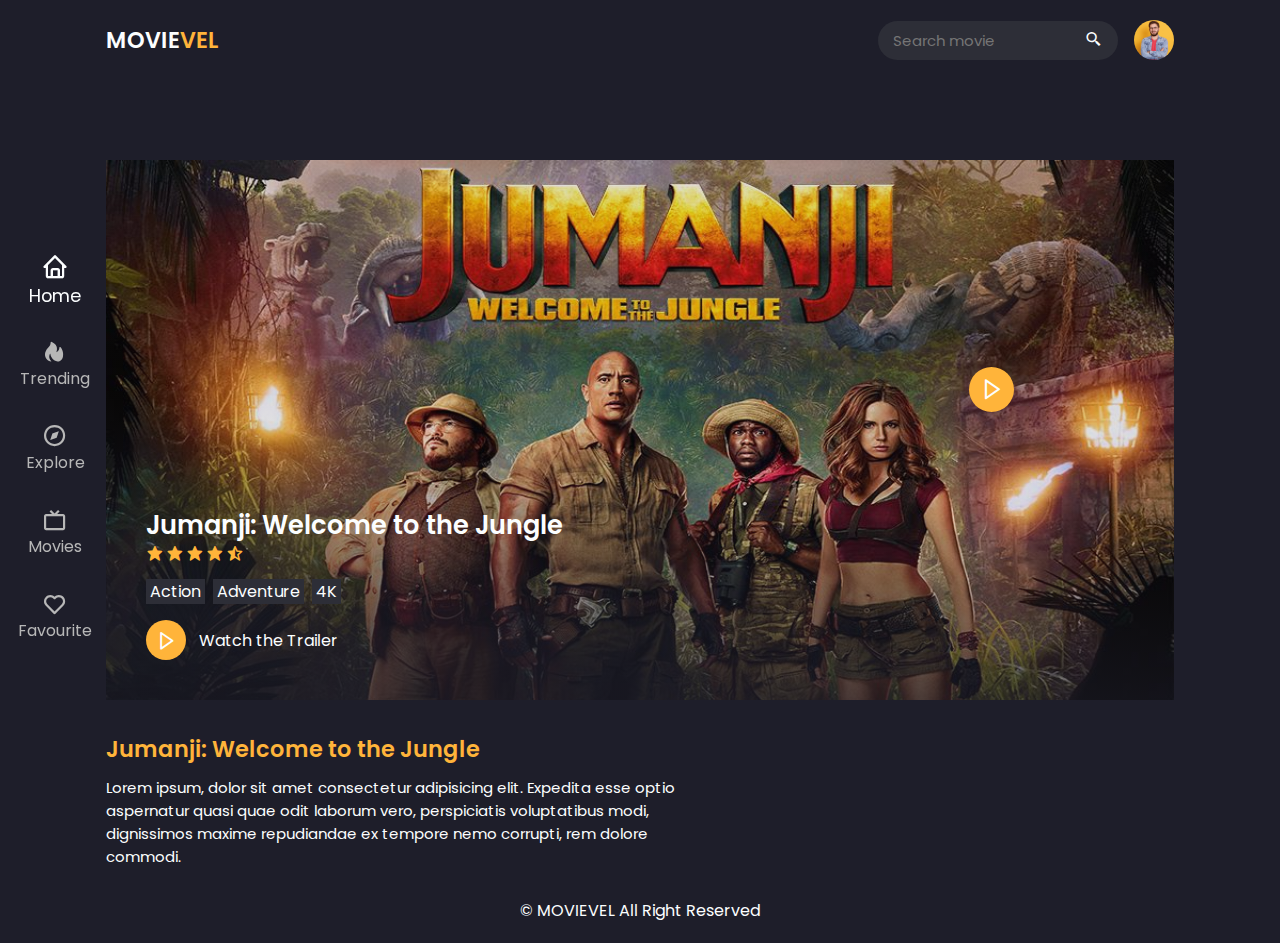
==== play-page.html @ b8b7142d "multiples secciones agregadas" ====
<!DOCTYPE html>
<html lang="en">

<head>
  <meta charset="UTF-8" />
  <meta http-equiv="X-UA-Compatible" content="IE=edge" />
  <meta name="viewport" content="width=device-width, initial-scale=1.0" />
  <title>responsive Moviews Website</title>
  <!-- Link to CSS -->
  <link rel="stylesheet" href="css/style.css" />
  <!-- Fav Icon -->
  <link rel="shortcut icon" href="img/fav-icon.png" />
  <!-- Box Icons -->
  <link href="https://unpkg.com/boxicons@2.1.4/css/boxicons.min.css" rel="stylesheet" />
</head>

<body>
  <!-- Header -->
  <header>
    <!-- Nav -->
    <div class="nav container">
      <!-- Logo -->
      <a href="index.html" class="logo">
        Movie<span>Vel</span>
      </a>
      <div class="search-box">
        <input type="search" name="" id="search-input" placeholder="Search movie">
        <i class="bx bx-search-alt-2"></i>
      </div>
      <!-- User -->
      <a href="#" class="user">
        <img src="img/user.jpg" alt="" class="user-img">
      </a>
      <!-- NavBar -->
      <div class="navbar">
        <a href="index.html" class="nav-link nav-active">
          <i class="bx bx-home"></i>
          <span class="nav-link-title">Home</span>
        </a>
        <a href="#home" class="nav-link">
          <i class="bx bxs-hot"></i>
          <span class="nav-link-title">Trending</span>
        </a>
        <a href="#home" class="nav-link">
          <i class="bx bx-compass"></i>
          <span class="nav-link-title">Explore</span>
        </a>
        <a href="#home" class="nav-link">
          <i class="bx bx-tv"></i>
          <span class="nav-link-title">Movies</span>
        </a>
        <a href="#home" class="nav-link">
          <i class="bx bx-heart"></i>
          <span class="nav-link-title">Favourite</span>
        </a>
      </div>
    </div>
  </header>
  <!-- Play Movie Container -->
  <div class="play-container container">
    <!-- Play Image -->
    <img src="play-page/play-background.jpg" alt="Jumanji Movie" class="play-img">
    <!-- Play Text -->
    <div class="play-text">
      <h2>Jumanji: Welcome to the Jungle</h2>
      <!-- Ratings -->
      <div class="rating">
        <i class="bx bxs-star"></i>
        <i class="bx bxs-star"></i>
        <i class="bx bxs-star"></i>
        <i class="bx bxs-star"></i>
        <i class="bx bxs-star-half"></i>
      </div>
      <!-- Tags -->
      <div class="tags">
        <span>Action</span>
        <span>Adventure</span>
        <span>4K</span>
      </div>
      <!-- Trailer Button -->
      <a href="#" class="watch-btn">
        <i class="bx bx-right-arrow"></i>
        <span>Watch the Trailer</span>
      </a>
    </div>
    <!-- Play Btn -->
    <i class="bx bx-right-arrow play-movie"></i>
    <!-- video Container -->
    <div class="video-container">
      <!-- Video-Box -->
      <div class="video-box">
        <video id="myvideo" src="play-page/Jumanji.mp4" controls></video>
        <!-- Clase video Icon -->  
        <i class="bx bx-x close-video"></i>
      </div>
    </div>
  </div>
  <!-- About -->
  <div class="about-movie container">
    <h2>Jumanji: Welcome to the Jungle</h2>
      <p>Lorem ipsum, dolor sit amet consectetur adipisicing elit. Expedita esse optio aspernatur quasi quae odit laborum
        vero, perspiciatis voluptatibus modi, dignissimos maxime repudiandae ex tempore nemo corrupti, rem dolore commodi.
      </p>
      <!-- Movie Cast -->
    </div>

  <!-- Copyright -->
  <div class="copyright">
    <p>&#169; MOVIEVEL All Right Reserved</p>
  </div>

  <!-- Link Swiper JS -->
  <script src="js/swiper-bundle.min.js"></script>
  <!-- Link Swiper JS -->
  <script src="js/swiper-bundle.min.js"></script>
  <!-- Link To JS -->
  <script src="js/main.js"></script>
</body>

</html>

<!-- Alacenar imagenes y videos en un servidor y traerlas -->
<!-- https://www.youtube.com/watch?v=vwYiYMxUu4o&t=1461s&ab_channel=CarpoolVenom
46:51 -->
---- css/style.css ----
/* Google Fonts */
@import url("https://fonts.googleapis.com/css2?family=Poppins:wght@400;500;600;700&display=swap");

* {
   font-family: "Poppins", sans-serif;
   margin: 0;
   padding: 0;
   scroll-behavior: smooth;
   box-sizing: border-box;
   scroll-padding-top: 2rem;
}

/* Some Variables */
:root {
   --main-color: #ffb43a;
   --hover-color: hsl(37, 94%, 57%);
   --body-color: #1e1e2a;
   --text-color: #fcfeff;
   --container-color: #2d2e37;
}

a {
   text-decoration: none;
}

li {
   list-style: none;
}

section {
   padding: 3rem 0 2rem;
}

img {
   width: 100%;
}

.bx {
   cursor: pointer;
}

body {
   background: var(--body-color);
   color: var(--text-color);
}

.container {
   max-width: 1068px;
   margin: auto;
   width: 100%;
}

.header {
   position: fixed;
   top: 0;
   left: 0;
   width: 100%;
   background: var(--body-color);
   z-index: 100;
}

/* Nav */
.nav {
   display: flex;
   align-items: center;
   justify-content: center;
   padding: 20px 0;
}

/* Logo */
.logo {
   font-size: 1.4rem;
   color: var(--text-color);
   font-weight: 600;
   text-transform: uppercase;
   margin: 0 auto 0 0;
}

.logo span {
   color: var(--main-color);
}

/* Search Box */
.search-box {
   max-width: 240px;
   width: 100%;
   display: flex;
   align-items: center;
   column-gap: 0.7rem;
   padding: 8px 15px;
   background: var(--container-color);
   border-radius: 4rem;
   margin-right: 1rem;
}

.search-box .bx {
   font-size: 1.1rem;
}

.search-box .bx:hover {
   color: var(--main-color);
}

#search-input {
   width: 100%;
   border: none;
   outline: none;
   color: var(--text-color);
   background: transparent;
   font-size: 0.938rem;
}

.user {
   display: flex;
}

.user-img {
   width: 40px;
   height: 40px;
   border-radius: 50%;
   object-fit: cover;
   object-position: center;
}

.navbar {
   position: fixed;
   top: 50%;
   transform: translateY(-50%);
   left: 18px;
   display: flex;
   flex-direction: column;
   row-gap: 2.1rem;
}

.nav-link {
   display: flex;
   flex-direction: column;
   align-items: center;
   color: #b7b7b7;
}

.nav-link:hover,
.nav-active {
   color: var(--tex-color);
   transition: 0.3s all linear;
   transform: scale(1.1);
}

.nav-link .bx {
   font-size: 1.6rem;
}

.home {
   position: relative;
   min-height: 470px;
   display: flex;
   align-items: center;
   margin-top: 5rem;
   border-radius: 0.5rem;
}

.home-img {
   position: absolute;
   width: 100%;
   height: 100%;
   z-index: -1;
   object-fit: cover;
   border-radius: 0.5rem;
}

.home-text {
   padding-left: 40px;
}

.home-title {
   font-size: 2rem;
   font-weight: 600;
}

.home-text p {
   font-size: 0.938rem;
   margin: 10px 0 20px;
   color: var(--main-color);
}

.watch-btn {
   display: flex;
   align-items: center;
   column-gap: 0.8rem;
   color: var(--text-color);
}

.watch-btn .bx {
   font-size: 21px;
   background: var(--main-color);
   width: 40px;
   height: 40px;
   border-radius: 50%;
   display: flex;
   align-items: center;
   justify-content: center;
}

.watch-btn .bx:hover {
   background: var(--hover-color);
}

.watch-btn span {
   font-size: 1rem;
   font-weight: 400;
}

.heading {
   display: flex;
   align-items: center;
   justify-content: space-between;
   background-color: var(--container-color);
   padding: 8px 14px;
   border: 1px solid hsl(200, 100%, 99% / 5%);
   margin-bottom: 2rem;
}

.heading-title {
   font-size: 1.2rem;
   font-weight: 500;
}

/* Movie Box */
.movie-box {
   position: relative;
   width: 100%;
   height: 380px;
   overflow: hidden;
}

.movie-box-img {
   width: 100%;
   height: 100%;
   object-fit: cover;
}

.movie-box .box-text {
   position: absolute;
   bottom: 0;
   left: 0;
   width: 100%;
   height: 100%;
   display: flex;
   flex-direction: column;
   justify-content: flex-end;
   padding: 14px;
   background: linear-gradient(8deg, hsl(240 17% 14% / 74%) 14%, hsl(240 17% 14% / 14%) 44%);
   overflow: hidden;
}

.movie-title {
   font-size: 1.1rem;
   font-weight: 500;
}

.movie-type {
   font-size: 0.938rem;
   font-weight: 500;
}

.play-btn {
   position: absolute;
   bottom: 0.8rem;
   right: 0.8rem;
}

/* Swiper Btns */
.swiper-btn {
   display: flex;
}

.swiper-button-next,
.swiper-button-prev {
   position: static !important;
   margin: 0 0 0 10px !important;
   color: red;
}

.swiper-button-next::after,
.swiper-button-prev::after {
   color: var(--text-color);
   font-size: 18px !important;
   font-weight: 700;
}

/* Movies */

.movies .heading {
   padding: 10px 14px;
}

.movies-content {
   display: grid;
   grid-template-columns: repeat(auto-fit, minmax(247px, 1fr));
   gap: 1.5rem;
}

.movies-content .movie-box:hover .movie-box-img {
   transform: scale(1.1);
   transition: 0.5s;
}

.next-page {
   display: flex;
   align-items: center;
   justify-content: center;
   margin-top: 2.5rem;
}

.next-btn {
   background: var(--main-color);
   padding: 12px 20px;
   color: var(--tex-color);
   font-weight: 500;
}

.next-btn:hover {
   background: var(--hover-color);
   transition: 0.3s all linear;
}

/* Copyright */
.copyright {
   text-align: center;
   padding: 20px;
}

/* Play Container */
.play-container {
   position: relative;
   min-height: 540px;
   margin-top: 5rem !important;
}

.play-img {
   position: absolute;
   width: 100%;
   height: 100%;
   /* object-fit: cover; */
   object-position: center;
   z-index: -1;
}

.play-text {
   position: absolute;
   bottom: 0;
   left: 0;
   width: 100%;
   height: 100%;
   display: flex;
   flex-direction: column;
   justify-content: flex-end;
   padding: 40px;
   background: linear-gradient(8deg, hsl(240 17% 14% / 74%) 14%, hsl(240 17% 14% / 14%) 44%);
}

.play-text h2 {
   font-size: 1.6rem;
   font-weight: 600;
}

.rating {
   display: flex;
   align-items: center;
   column-gap: 2px;
   font-size: 1.1rem;
   color: var(--main-color);
}

.tags {
   display: flex;
   align-items: center;
   column-gap: 8px;
   margin: 1rem 0;
}

.tags span {
   background: var(--container-color);
   padding: 0 4px;
}

.play-movie {
   position: absolute;
   bottom: 18rem;
   right: 10rem;
   display: flex !important;
   align-items: center;
   justify-content: center;
   width: 45px;
   height: 45px;
   border-radius: 50%;
   background-color: var(--main-color);
   font-size: 24px;
   animation: animate 2s linear infinite;
}

@keyframes animate {
   0% {
      box-shadow: 0 0 0 rgb(255, 180, 58, 0.7);
   }

   40% {
      box-shadow: 0 0 0 50px rgb(255, 193, 7, 0);
   }

   80% {
      box-shadow: 0 0 0 50px rgb(255, 193, 7, 0);
   }

   100% {
      box-shadow: 0 0 0 rgb(255, 193, 7, 0);
   }
}

.video-container {
   position: fixed;
   top: 0;
   left: 0;
   display: none;
   align-items: center;
   justify-content: center;
   width: 100%;
   height: 100vh;
   background: hsl(234 10% 20% / 60%);
   z-index: 400;
}

.video-box {
   position: relative;
   width: 82%;
}

.video-container.show-video {
   display: flex;
}

.video-box #myvideo {
   width: 100%;
   aspect-ratio: 16/9;
}

.close-video {
   position: absolute;
   top: -3rem;
   right: 0;
   font-size: 40px;
   color: var(--main-color);
}

.about-movie {
   margin-top: 2rem;
}

.about-movie h2 {
   font-size: 1.4rem;
   font-weight: 600;
   color: var(--main-color);
}

.about-movie p {
   max-width: 600px;
   font-size: 0.938rem;
   margin: 10px 0;
}
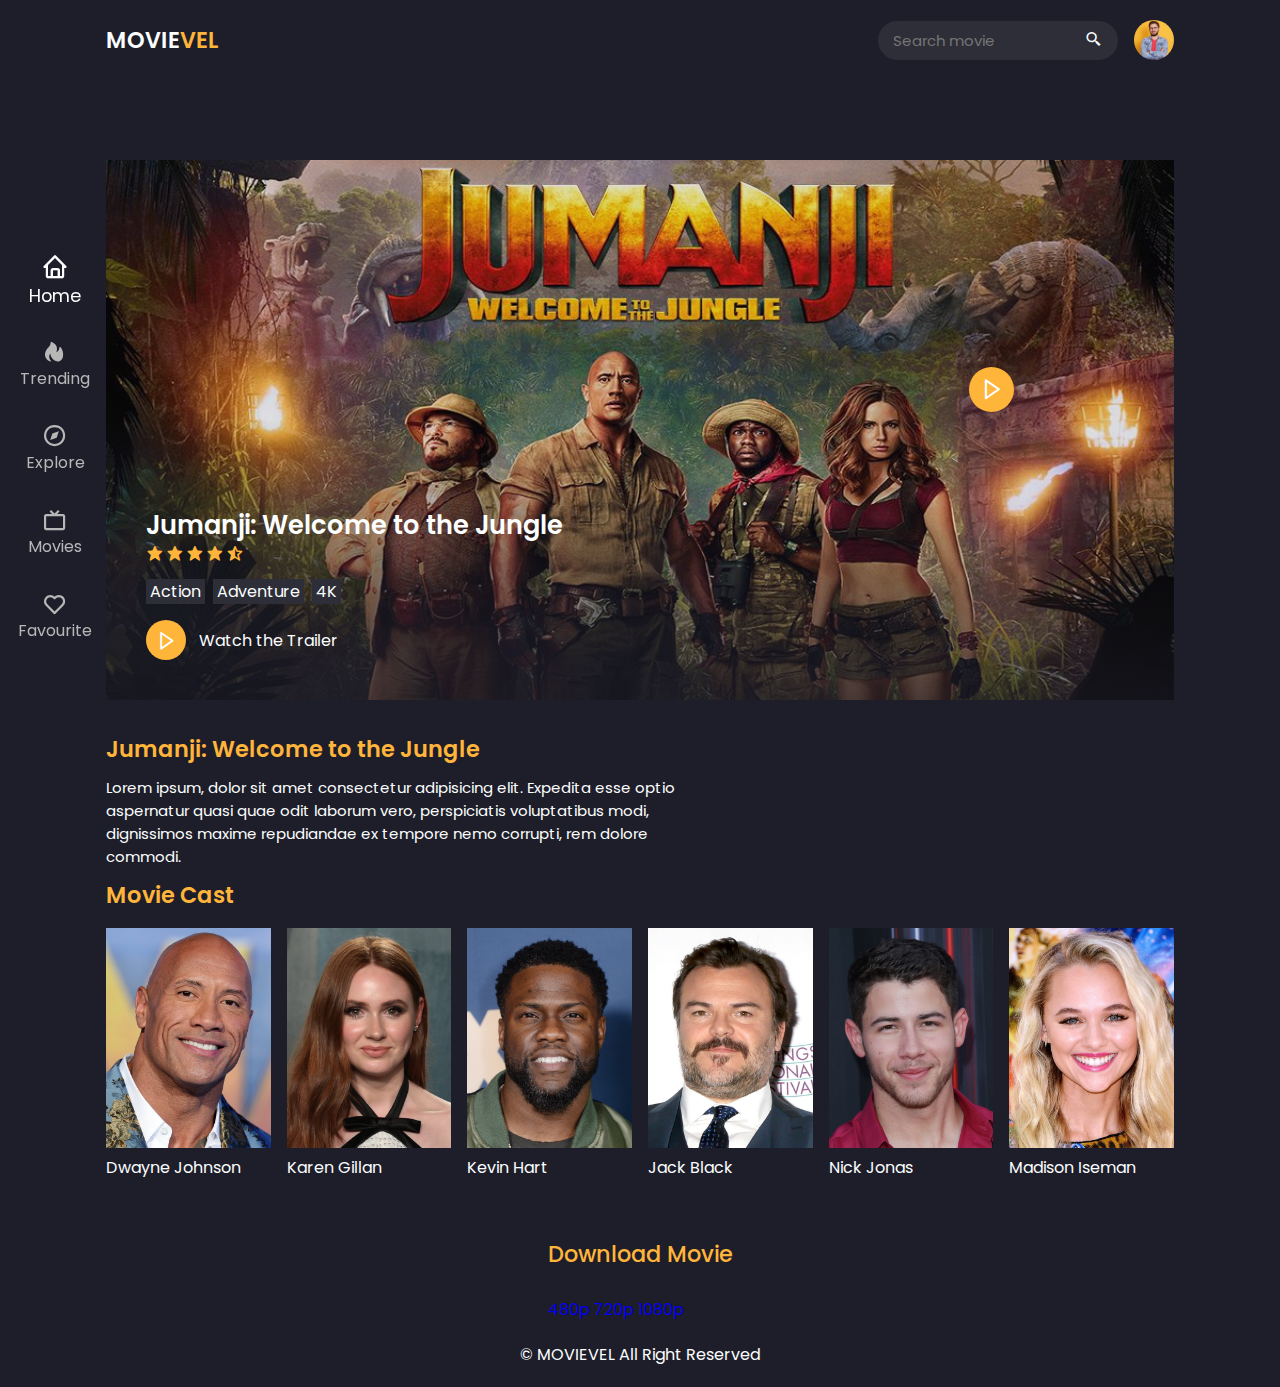
==== commit 02631083: "sección de cast avanzada" ====
--- a/play-page.html
+++ b/play-page.html
@@ -90,7 +90,7 @@
       <!-- Video-Box -->
       <div class="video-box">
         <video id="myvideo" src="play-page/Jumanji.mp4" controls></video>
-        <!-- Clase video Icon -->  
+        <!-- Clase video Icon -->
         <i class="bx bx-x close-video"></i>
       </div>
     </div>
@@ -98,11 +98,47 @@
   <!-- About -->
   <div class="about-movie container">
     <h2>Jumanji: Welcome to the Jungle</h2>
-      <p>Lorem ipsum, dolor sit amet consectetur adipisicing elit. Expedita esse optio aspernatur quasi quae odit laborum
-        vero, perspiciatis voluptatibus modi, dignissimos maxime repudiandae ex tempore nemo corrupti, rem dolore commodi.
-      </p>
-      <!-- Movie Cast -->
+    <p>Lorem ipsum, dolor sit amet consectetur adipisicing elit. Expedita esse optio aspernatur quasi quae odit laborum
+      vero, perspiciatis voluptatibus modi, dignissimos maxime repudiandae ex tempore nemo corrupti, rem dolore commodi.
+    </p>
+    <!-- Movie Cast -->
+    <h2 class="cast-heading">Movie Cast</h2>
+    <div class="cast">
+      <div class="cast-box">
+        <img src="play-page/cast1.jpg" alt="" class="cast-img">
+        <span class="cast-title">Dwayne Johnson</span>
+      </div>
+      <div class="cast-box">
+        <img src="play-page/cast2.jpg" alt="" class="cast-img">
+        <span class="cast-title">Karen Gillan</span>
+      </div>
+      <div class="cast-box">
+        <img src="play-page/cast3.jpg" alt="" class="cast-img">
+        <span class="cast-title">Kevin Hart</span>
+      </div>
+      <div class="cast-box">
+        <img src="play-page/cast4.jpg" alt="" class="cast-img">
+        <span class="cast-title">Jack Black</span>
+      </div>
+      <div class="cast-box">
+        <img src="play-page/cast5.jpg" alt="" class="cast-img">
+        <span class="cast-title">Nick Jonas</span>
+      </div>
+      <div class="cast-box">
+        <img src="play-page/cast6.jpg" alt="" class="cast-img">
+        <span class="cast-title">Madison Iseman</span>
+      </div>
     </div>
+  </div>
+  <!-- Download -->
+  <div class="download">
+    <h2 class="download-title">Download Movie</h2>
+    <div class="download-links">
+      <a href="play-page/Jumanji.mp4" download>480p</a>
+      <a href="play-page/Jumanji.mp4" download>720p</a>
+      <a href="play-page/Jumanji.mp4" download>1080p</a>
+    </div>
+  </div>
 
   <!-- Copyright -->
   <div class="copyright">
@@ -117,8 +153,4 @@
   <script src="js/main.js"></script>
 </body>
 
-</html>
-
-<!-- Alacenar imagenes y videos en un servidor y traerlas -->
-<!-- https://www.youtube.com/watch?v=vwYiYMxUu4o&t=1461s&ab_channel=CarpoolVenom
-46:51 -->+</html>--- a/css/style.css
+++ b/css/style.css
@@ -466,4 +466,34 @@
    max-width: 600px;
    font-size: 0.938rem;
    margin: 10px 0;
+}
+
+/* Cast */
+.cast-heading {
+   font-size: 1.2rem;
+   font-weight: 600;
+   margin-bottom: 1rem;
+   color: var(--main-color);
+}
+
+.cast {
+   display: grid;
+   grid-template-columns: repeat(auto-fit, minmax(150px, 1fr));
+   gap: 1rem;
+}
+
+.download {
+   max-width: 800px;
+   margin: auto;
+   display: grid;
+   justify-content: center;
+   margin-top: 2rem;
+}
+
+.download-title {
+   text-align: center;
+   font-size: 1.4rem;
+   font-weight: 500;
+   margin: 1.6rem 0;
+   color: var(--main-color);
 }